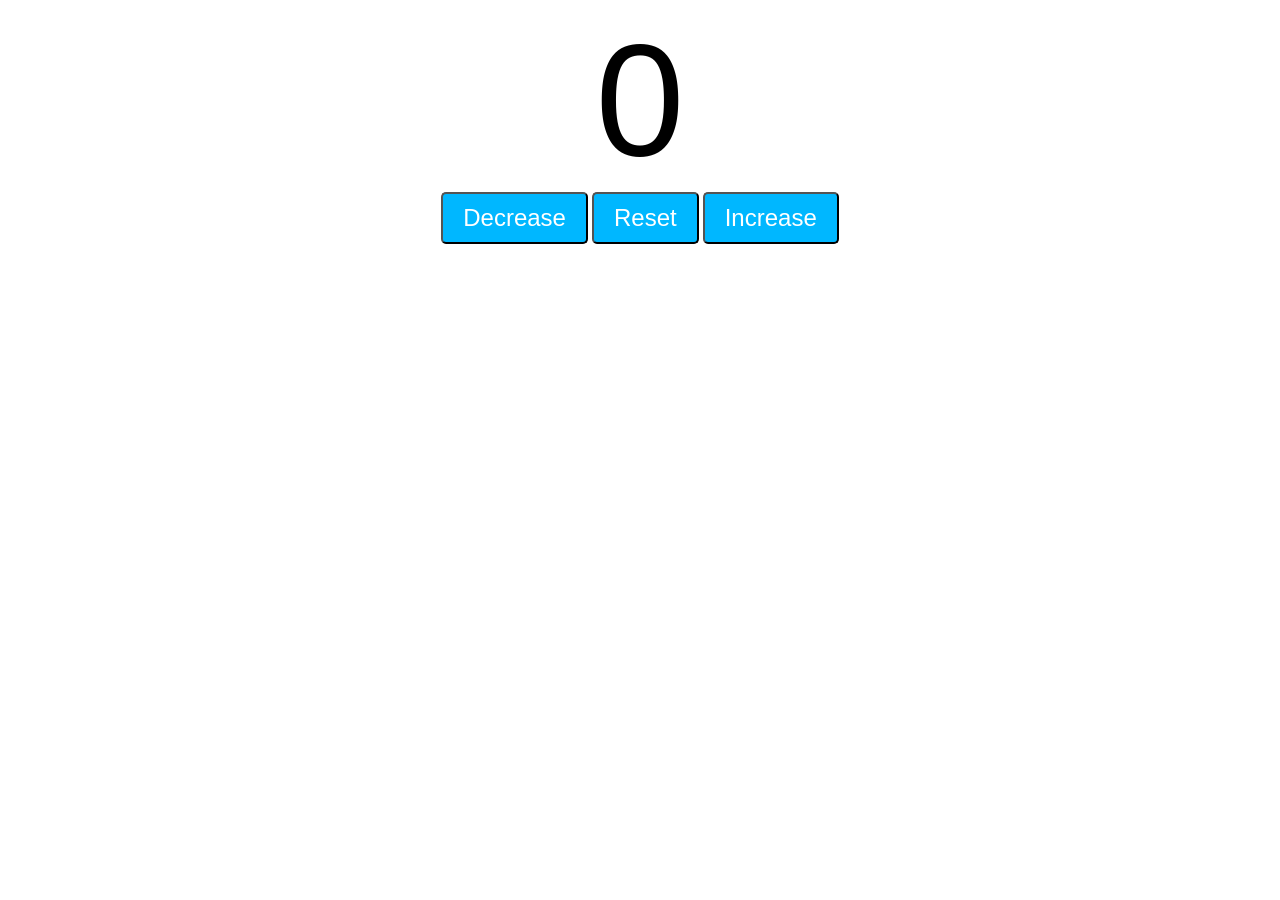
==== index.html @ c9fd8107 "counter" ====
<!DOCTYPE html>
<html lang="en">
<head>
    <meta charset="UTF-8">
    <meta name="viewport" content="width=device-width, initial-scale=1.0">
    <title>My Website</title>
    <link rel="stylesheet" href="style.css">
</head>
<body>
    <label id="countLabel">0</label>
    <div id="btnContainer">
        <button id="decreaseBtn" class="buttons">Decrease</button>
        <button id="resetBtn" class="buttons">Reset</button>
        <button id="increaseBtn" class="buttons">Increase</button>
    </div>
    
    <script src="index.js"></script>
</body>
</html>
---- style.css ----
#countLabel {
    display: block ;
    text-align: center;
    font-size: 10em;
    font-family: Helvetica;
}

#btnContainer {
    text-align: center;
}

.buttons {
    padding: 10px 20px;
    font-size: 1.5em;
    color: white;
    background-color:rgb(0, 183, 255);
    border-radius: 5px;
    transition: background-color 0.25s;
    cursor: pointer;
}

.buttons:hover {
    background-color: rgb(76, 0, 255);
}
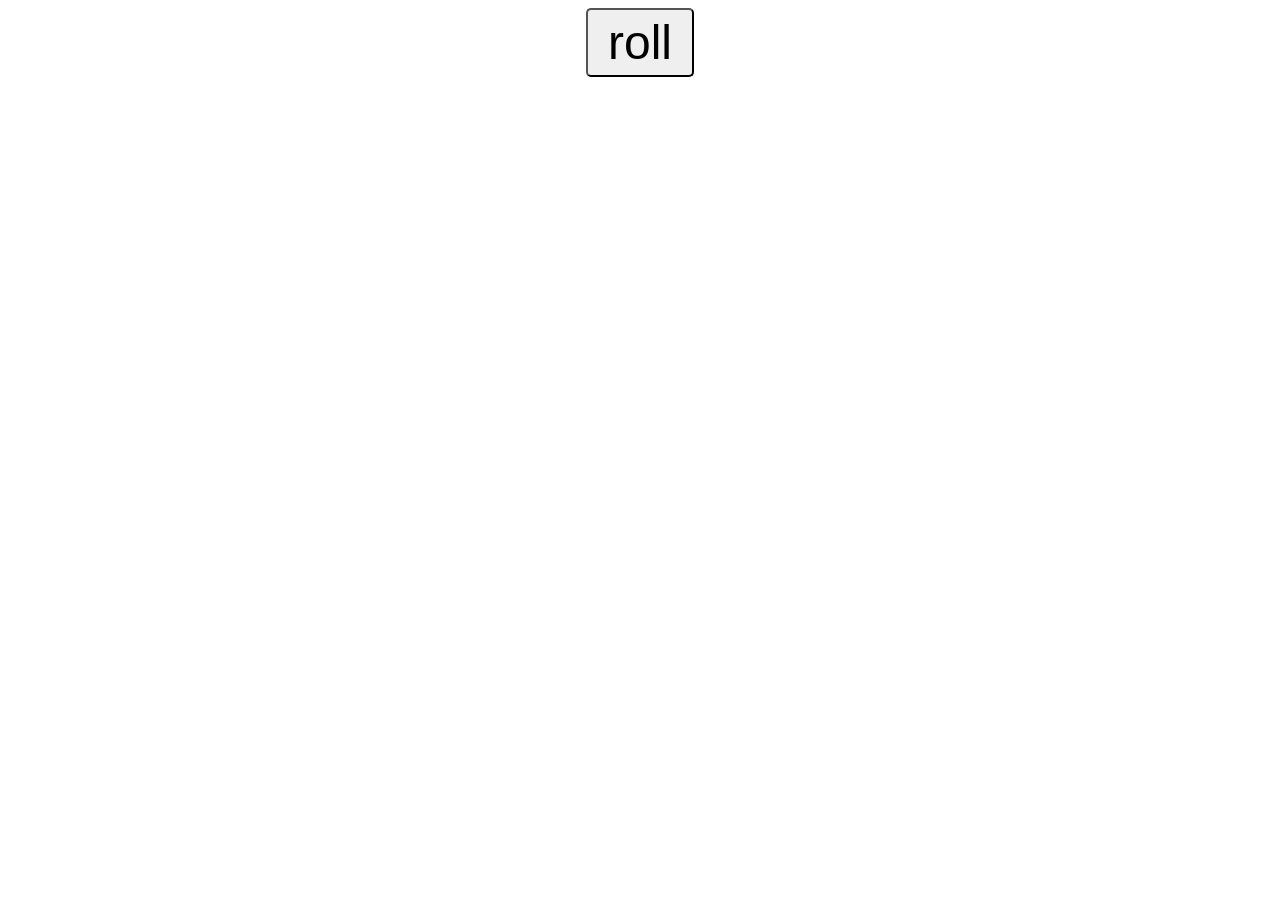
==== commit 8b6fafd5: "random number generator" ====
--- a/index.html
+++ b/index.html
@@ -7,13 +7,10 @@
     <link rel="stylesheet" href="style.css">
 </head>
 <body>
-    <label id="countLabel">0</label>
-    <div id="btnContainer">
-        <button id="decreaseBtn" class="buttons">Decrease</button>
-        <button id="resetBtn" class="buttons">Reset</button>
-        <button id="increaseBtn" class="buttons">Increase</button>
-    </div>
-    
+    <button id="myButton">roll</button><br>
+    <label id="myLabel1" class="labels"></label><br>
+    <label id="myLabel2" class="labels"></label><br>
+    <label id="myLabel3" class="labels"></label>
     <script src="index.js"></script>
 </body>
 </html>
--- a/style.css
+++ b/style.css
@@ -1,24 +1,12 @@
-#countLabel {
-    display: block ;
-    text-align: center;
-    font-size: 10em;
-    font-family: Helvetica;
-}
-
-#btnContainer {
+body{
+    font-family: Verdana;
     text-align: center;
 }
-
-.buttons {
-    padding: 10px 20px;
-    font-size: 1.5em;
-    color: white;
-    background-color:rgb(0, 183, 255);
+#myButton{
+    font-size: 3em;
+    padding: 5px 20px;
     border-radius: 5px;
-    transition: background-color 0.25s;
-    cursor: pointer;
 }
-
-.buttons:hover {
-    background-color: rgb(76, 0, 255);
+.labels{
+    font-size: 3em;
 }
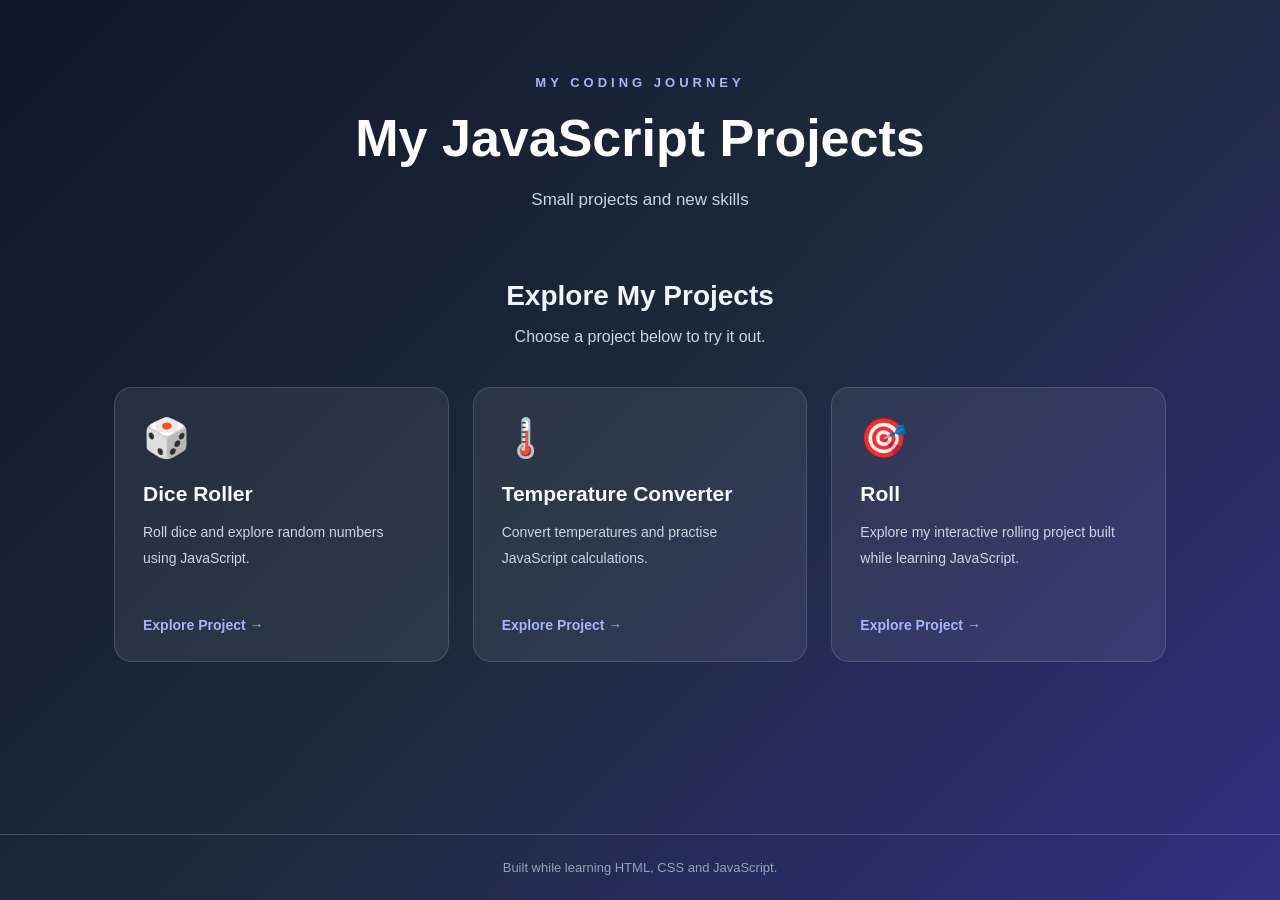
==== commit 19b0e100: "Add Roll project and create project homepage and style it" ====
--- a/index.html
+++ b/index.html
@@ -1,16 +1,72 @@
+
 <!DOCTYPE html>
 <html lang="en">
 <head>
     <meta charset="UTF-8">
     <meta name="viewport" content="width=device-width, initial-scale=1.0">
-    <title>My Website</title>
+
+    <title>My JavaScript Projects</title>
+
     <link rel="stylesheet" href="style.css">
 </head>
 <body>
-    <button id="myButton">roll</button><br>
-    <label id="myLabel1" class="labels"></label><br>
-    <label id="myLabel2" class="labels"></label><br>
-    <label id="myLabel3" class="labels"></label>
-    <script src="index.js"></script>
+
+    <header class="hero">
+        <p class="tagline">MY CODING JOURNEY</p>
+        <h1>My JavaScript Projects</h1>
+        <p class="subtitle">
+            Small projects and new skills
+        </p>
+    </header>
+
+    <main class="projects-section">
+        <h2>Explore My Projects</h2>
+        <p class="section-description">
+            Choose a project below to try it out.
+        </p>
+
+        <div class="project-grid">
+
+            <a href="./Dice-roller/dice.html" class="project-card">
+                <div class="project-icon">🎲</div>
+                <h3>Dice Roller</h3>
+                <p>
+                    Roll  dice and explore random numbers
+                    using JavaScript.
+                </p>
+                <span class="project-link">Explore Project →</span>
+            </a>
+
+
+            <a href="./temperature-conversion/temp.html"
+               class="project-card">
+                <div class="project-icon">🌡️</div>
+                <h3>Temperature Converter</h3>
+                <p>
+                    Convert temperatures and practise JavaScript
+                    calculations.
+                </p>
+                <span class="project-link">Explore Project →</span>
+            </a>
+
+            <a href="./Roll/roll.html" class="project-card">
+                <div class="project-icon">🎯</div>
+                <h3>Roll</h3>
+                <p>
+                    Explore my interactive rolling project
+                    built while learning JavaScript.
+                </p>
+                <span class="project-link">Explore Project →</span>
+            </a>
+
+        </div>
+
+        
+    </main>
+
+    <footer>
+        <p>Built while learning HTML, CSS and JavaScript.</p>
+    </footer>
+
 </body>
-</html>+</html>
--- a/style.css
+++ b/style.css
@@ -1,12 +1,160 @@
-body{
-    font-family: Verdana;
+
+/* General page styling */
+* {
+    margin: 0;
+    padding: 0;
+    box-sizing: border-box;
+}
+
+body {
+    min-height: 100vh;
+    font-family: Arial, Helvetica, sans-serif;
+    color: #f1f5f9;
+    background: linear-gradient(135deg, #0f172a, #1e293b, #312e81);
+    display: flex;
+    flex-direction: column;
+}
+
+/* Header section */
+.hero {
     text-align: center;
+    padding: 75px 20px 45px;
 }
-#myButton{
-    font-size: 3em;
-    padding: 5px 20px;
-    border-radius: 5px;
+
+.tagline {
+    color: #a5b4fc;
+    font-size: 13px;
+    font-weight: bold;
+    letter-spacing: 4px;
+    margin-bottom: 18px;
 }
-.labels{
-    font-size: 3em;
-}+
+.hero h1 {
+    font-size: clamp(32px, 5vw, 52px);
+    margin-bottom: 18px;
+    color: #ffffff;
+}
+
+.subtitle {
+    color: #cbd5e1;
+    font-size: 17px;
+    line-height: 1.7;
+}
+
+/* Projects section */
+.projects-section {
+    width: 100%;
+    max-width: 1100px;
+    margin: 0 auto;
+    padding: 20px 24px 70px;
+    flex: 1;
+}
+
+.projects-section h2 {
+    text-align: center;
+    font-size: 28px;
+    margin-bottom: 12px;
+}
+
+.section-description {
+    text-align: center;
+    color: #cbd5e1;
+    margin-bottom: 38px;
+    line-height: 1.6;
+}
+
+/* Project cards layout */
+.project-grid {
+    display: grid;
+    grid-template-columns: repeat(3, minmax(0, 1fr));
+    gap: 24px;
+}
+
+.project-card {
+    display: flex;
+    flex-direction: column;
+    align-items: flex-start;
+    min-height: 275px;
+    padding: 28px;
+    text-decoration: none;
+    color: #f8fafc;
+    background: rgba(255, 255, 255, 0.07);
+    border: 1px solid rgba(255, 255, 255, 0.14);
+    border-radius: 18px;
+    transition: transform 0.3s ease,
+                background 0.3s ease,
+                border-color 0.3s ease,
+                box-shadow 0.3s ease;
+}
+
+.project-card:hover {
+    transform: translateY(-8px);
+    background: rgba(129, 140, 248, 0.15);
+    border-color: #818cf8;
+    box-shadow: 0 15px 35px rgba(0, 0, 0, 0.25);
+}
+
+.project-card:focus-visible {
+    outline: 3px solid #a5b4fc;
+    outline-offset: 4px;
+}
+
+.project-icon {
+    font-size: 38px;
+    margin-bottom: 22px;
+}
+
+.project-card h3 {
+    font-size: 21px;
+    margin-bottom: 14px;
+}
+
+.project-card p {
+    color: #cbd5e1;
+    font-size: 14px;
+    line-height: 1.8;
+    margin-bottom: 24px;
+}
+
+.project-link {
+    color: #a5b4fc;
+    font-weight: bold;
+    font-size: 14px;
+    margin-top: auto;
+}
+
+/* Footer */
+footer {
+    text-align: center;
+    padding: 25px 15px;
+    color: #94a3b8;
+    font-size: 13px;
+    border-top: 1px solid rgba(255, 255, 255, 0.2);
+    
+}
+
+/* Tablet screens */
+@media (max-width: 850px) {
+    .project-grid {
+        grid-template-columns: repeat(2, minmax(0, 1fr));
+    }
+}
+
+/* Mobile screens */
+@media (max-width: 550px) {
+    .hero {
+        padding-top: 50px;
+    }
+
+    .project-grid {
+        grid-template-columns: 1fr;
+    }
+
+    .project-card {
+        min-height: 240px;
+    }
+
+    .projects-section h2 {
+        font-size: 24px;
+    }
+}
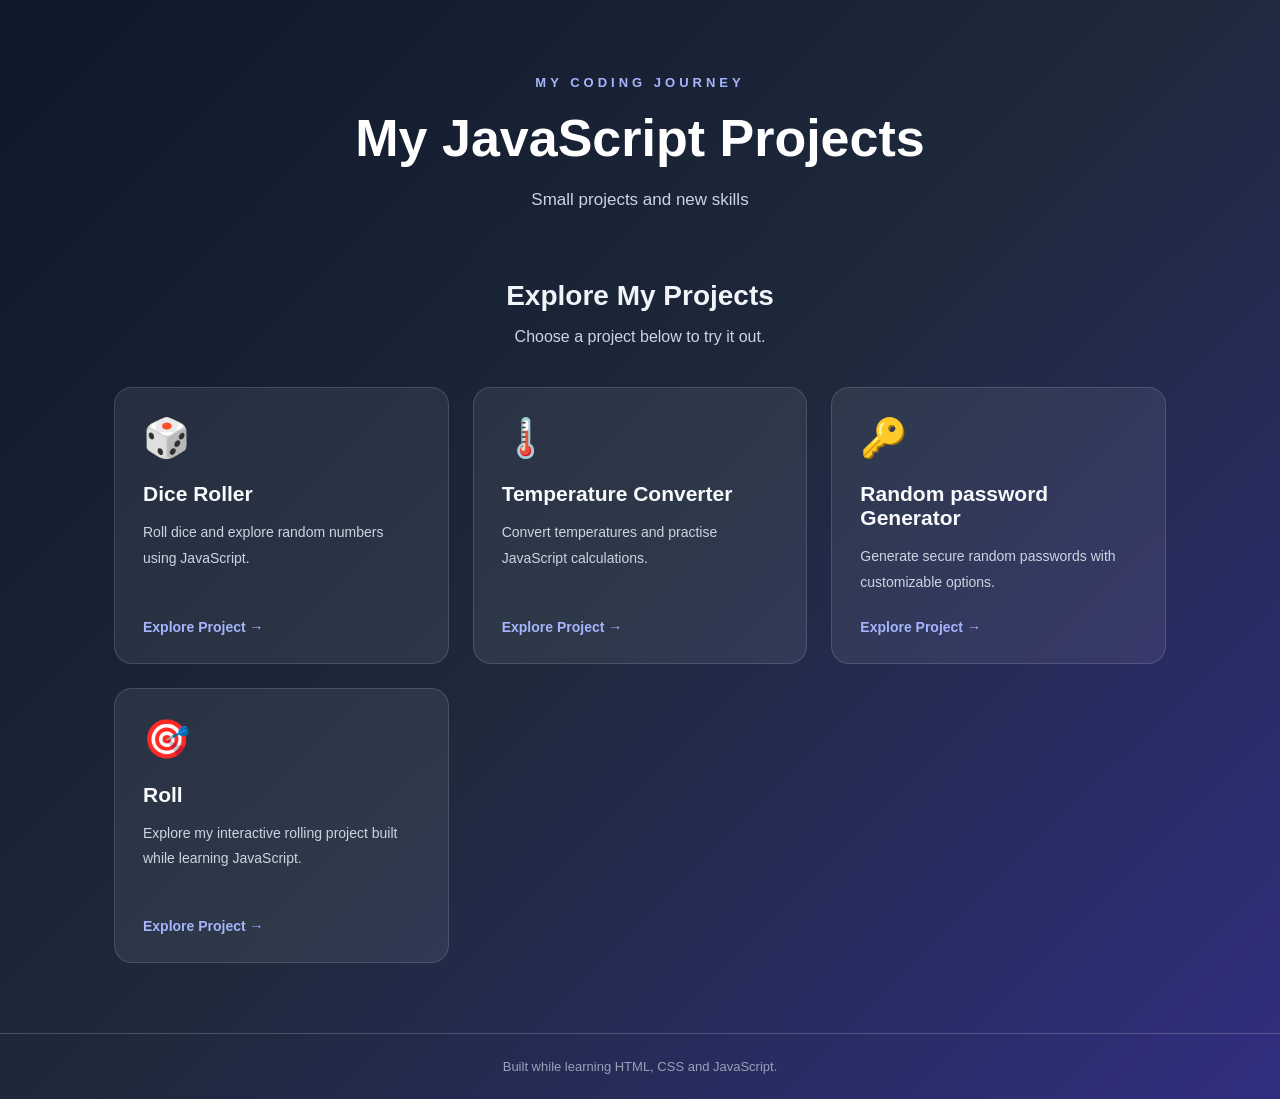
==== commit 805f554e: "create random password generater" ====
--- a/index.html
+++ b/index.html
@@ -49,6 +49,15 @@
                 <span class="project-link">Explore Project →</span>
             </a>
 
+            <a href="./password_Generator/password.html" class="project-card">
+                <div class="project-icon">🔑</div>
+                <h3>Random password Generator</h3>
+                <p>
+                    Generate secure random passwords with customizable options.
+                </p>
+                <span class="project-link">Explore Project →</span>
+            </a>
+
             <a href="./Roll/roll.html" class="project-card">
                 <div class="project-icon">🎯</div>
                 <h3>Roll</h3>
